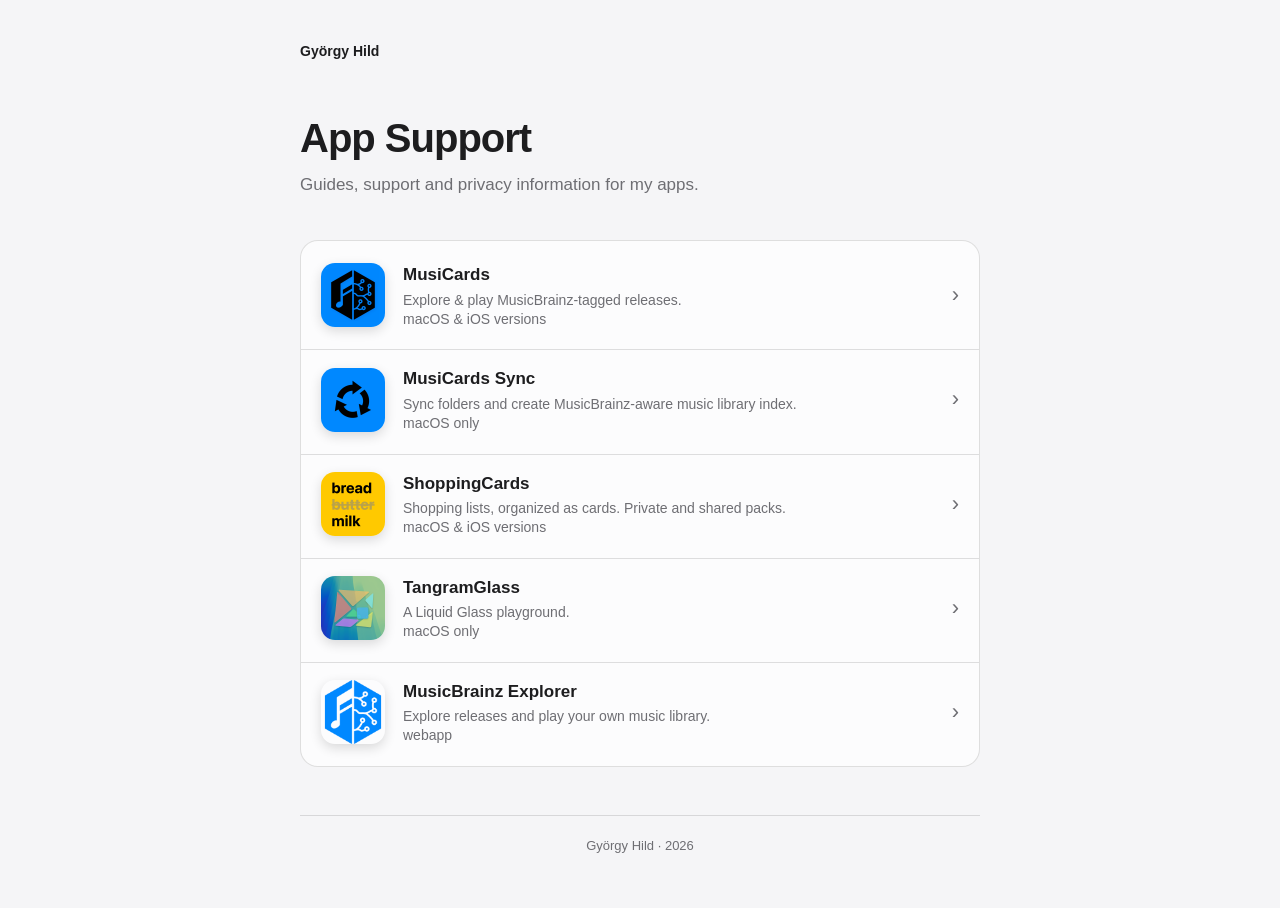
==== index.html @ 8cb7abc5 "Update index.html" ====
<!DOCTYPE html>
<html lang="en">
<head>
  <meta charset="UTF-8">
  <meta name="viewport" content="width=device-width, initial-scale=1.0">
  <meta name="description" content="Support, guides and privacy information for apps by György Hild.">
  <title>App Support · György Hild</title>
  <link rel="stylesheet" href="assets/css/style.css">
</head>
<body>
  <main class="container">
    <div class="topbar"><span class="site-name">György Hild</span></div>

    <header class="directory-hero">
      <h1>App Support</h1>
      <p>Guides, support and privacy information for my apps.</p>
    </header>

    <ul class="app-list" aria-label="Applications">
      <li>
        <a href="musicards/">
          <img class="list-icon" src="assets/images/musicards.png" alt="">
          <span class="app-copy"><strong>MusiCards</strong><span>Explore & play MusicBrainz-tagged releases.</span><span>macOS & iOS versions</span></span>
          <span class="chevron" aria-hidden="true">›</span>
        </a>
      </li>
      <li>
        <a href="musicards-sync/">
          <img class="list-icon" src="assets/images/musicards-sync.png" alt="">
          <span class="app-copy"><strong>MusiCards Sync</strong><span>Sync folders and create MusicBrainz-aware music library index.</span><span>macOS only</span></span>
          <span class="chevron" aria-hidden="true">›</span>
        </a>
      </li>
      <li>
        <a href="shoppingcards/">
          <img class="list-icon" src="assets/images/shoppingcards.png" alt="">
          <span class="app-copy"><strong>ShoppingCards</strong><span>Shopping lists, organized as cards. Private and shared packs.</span><span>macOS & iOS versions</span></span>
          <span class="chevron" aria-hidden="true">›</span>
        </a>
      </li>
      <li>
        <a href="tangramglass/">
          <img class="list-icon" src="assets/images/tangramglass.png" alt="">
          <span class="app-copy"><strong>TangramGlass</strong><span>A Liquid Glass playground.</span><span>macOS only</span></span>
          <span class="chevron" aria-hidden="true">›</span>
        </a>
      </li>
      <li>
        <a href="musicbrainz-explorer/">
          <img class="list-icon" src="assets/images/musicbrainz-explorer.png" alt="">
          <span class="app-copy"><strong>MusicBrainz Explorer</strong><span>Explore releases and play your own music library.</span><span>webapp</span></span>
          <span class="chevron" aria-hidden="true">›</span>
        </a>
      </li>
    </ul>

    <div class="footer">György Hild · 2026</div>
  </main>
</body>
</html>
---- assets/css/style.css ----
:root {
  color-scheme: light dark;
  --background: #f5f5f7;
  --text: #1d1d1f;
  --secondary: #6e6e73;
  --line: rgba(0, 0, 0, 0.12);
  --link: #0066cc;
  --surface: rgba(255, 255, 255, 0.72);
}

* { box-sizing: border-box; }

html { -webkit-text-size-adjust: 100%; }

body {
  margin: 0;
  background: var(--background);
  color: var(--text);
  font-family: -apple-system, BlinkMacSystemFont, "SF Pro Text", "Segoe UI", sans-serif;
  font-size: 16px;
  line-height: 1.55;
}

a {
  color: var(--link);
  text-decoration: none;
}

a:hover { text-decoration: underline; }

.container {
  width: min(calc(100% - 44px), 680px);
  margin: 0 auto;
  padding: 36px 0 52px;
}

.topbar {
  display: flex;
  align-items: center;
  justify-content: space-between;
  gap: 24px;
  min-height: 32px;
  margin-bottom: 48px;
  font-size: 14px;
}

.site-name {
  color: var(--text);
  font-weight: 600;
}

.hero {
  margin-bottom: 44px;
  text-align: center;
}

.app-icon {
  display: block;
  width: 128px;
  height: 128px;
  margin: 0 auto 28px;
  border-radius: 28px;
  box-shadow: 0 12px 32px rgba(0, 0, 0, 0.18);
  object-fit: cover;
}

h1 {
  margin: 0 0 10px;
  font-size: 36px;
  line-height: 1.1;
  letter-spacing: -0.025em;
}

.subtitle {
  margin: 0;
  color: var(--secondary);
  font-size: 15px;
}

h2 {
  margin: 34px 0 8px;
  font-size: 20px;
  line-height: 1.25;
  letter-spacing: -0.01em;
}

h3 {
  margin: 24px 0 6px;
  font-size: 17px;
  line-height: 1.3;
}

p { margin: 8px 0; }

ul,
ol {
  margin: 8px 0;
  padding-left: 21px;
}

li { margin: 5px 0; }

.support-link { margin-top: 10px; }

.footer {
  margin-top: 48px;
  padding-top: 20px;
  border-top: 1px solid var(--line);
  color: var(--secondary);
  font-size: 13px;
  text-align: center;
}

.directory-hero {
  margin: 40px 0 42px;
}

.directory-hero h1 {
  margin-bottom: 12px;
  font-size: 40px;
}

.directory-hero p {
  max-width: 560px;
  margin: 0;
  color: var(--secondary);
  font-size: 17px;
}

.app-list {
  margin: 0;
  padding: 0;
  overflow: hidden;
  border: 1px solid var(--line);
  border-radius: 18px;
  background: var(--surface);
  list-style: none;
}

.app-list li + li { border-top: 1px solid var(--line); }

.app-list a {
  display: grid;
  grid-template-columns: 64px 1fr auto;
  gap: 18px;
  align-items: center;
  min-height: 96px;
  padding: 16px 20px;
  color: var(--text);
}

.app-list a:hover {
  background: rgba(0, 0, 0, 0.035);
  text-decoration: none;
}

.list-icon {
  width: 64px;
  height: 64px;
  margin: 0;
  border-radius: 14px;
  box-shadow: 0 4px 12px rgba(0, 0, 0, 0.14);
}

.app-copy strong {
  display: block;
  margin-bottom: 2px;
  font-size: 17px;
}

.app-copy span {
  display: block;
  color: var(--secondary);
  font-size: 14px;
  line-height: 1.35;
}

.chevron {
  color: var(--secondary);
  font-size: 22px;
}

code {
  padding: 0.1em 0.3em;
  border-radius: 5px;
  background: rgba(127, 127, 127, 0.14);
  font-family: ui-monospace, "SFMono-Regular", Menlo, monospace;
  font-size: 0.9em;
}

@media (prefers-color-scheme: dark) {
  :root {
    --background: #111113;
    --text: #f5f5f7;
    --secondary: #98989d;
    --line: rgba(255, 255, 255, 0.14);
    --link: #2997ff;
    --surface: rgba(255, 255, 255, 0.055);
  }

  .app-list a:hover { background: rgba(255, 255, 255, 0.05); }
}

@media (max-width: 520px) {
  .container { width: min(calc(100% - 36px), 680px); padding-top: 24px; }
  .topbar { margin-bottom: 38px; }
  .directory-hero { margin-top: 28px; }
  .directory-hero h1 { font-size: 36px; }
  .app-list a { grid-template-columns: 54px 1fr auto; gap: 14px; padding: 14px; }
  .list-icon { width: 54px; height: 54px; border-radius: 12px; }
}
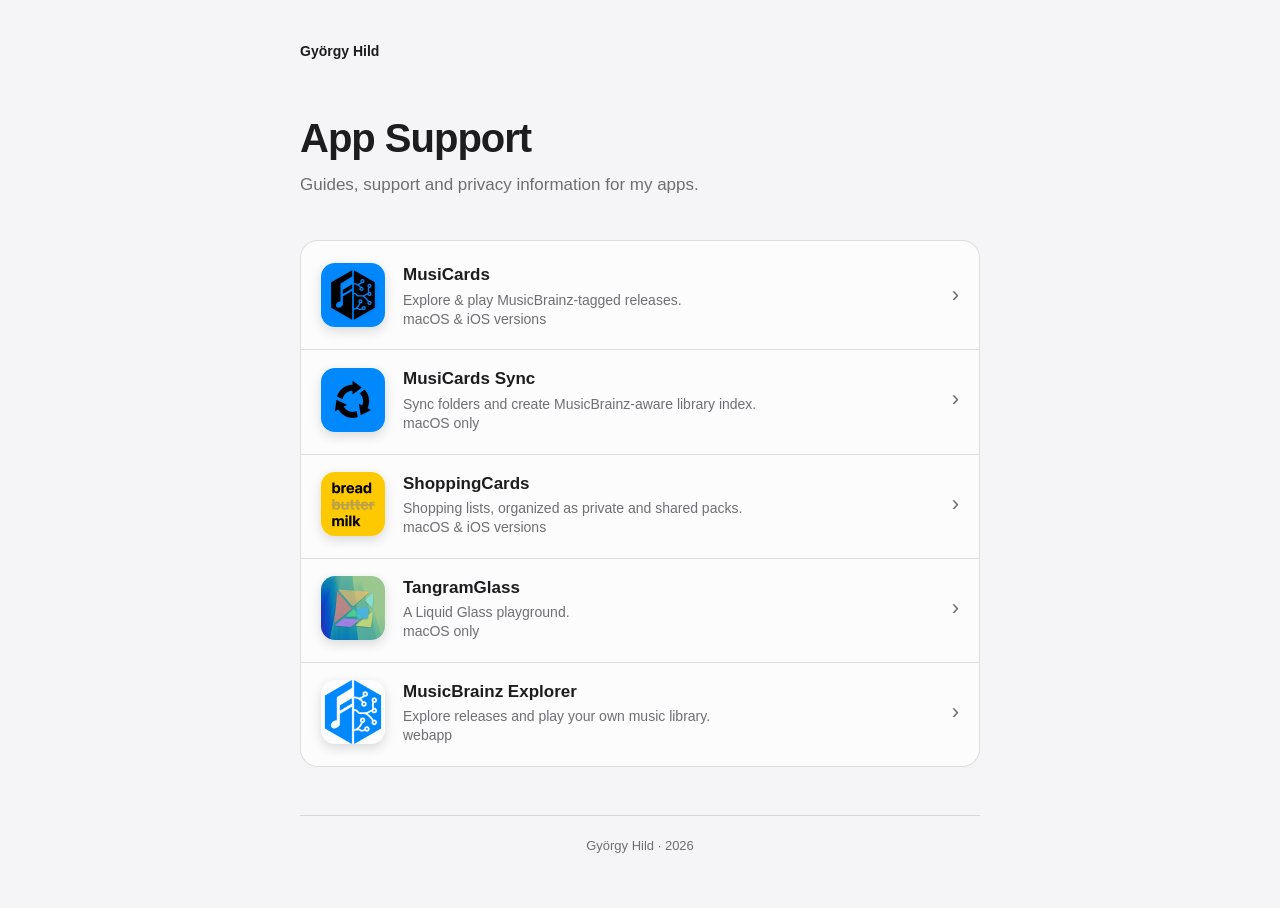
==== commit ce3c0387: "Update index.html" ====
--- a/index.html
+++ b/index.html
@@ -27,14 +27,14 @@
       <li>
         <a href="musicards-sync/">
           <img class="list-icon" src="assets/images/musicards-sync.png" alt="">
-          <span class="app-copy"><strong>MusiCards Sync</strong><span>Sync folders and create MusicBrainz-aware music library index.</span><span>macOS only</span></span>
+          <span class="app-copy"><strong>MusiCards Sync</strong><span>Sync folders and create MusicBrainz-aware library index.</span><span>macOS only</span></span>
           <span class="chevron" aria-hidden="true">›</span>
         </a>
       </li>
       <li>
         <a href="shoppingcards/">
           <img class="list-icon" src="assets/images/shoppingcards.png" alt="">
-          <span class="app-copy"><strong>ShoppingCards</strong><span>Shopping lists, organized as cards. Private and shared packs.</span><span>macOS & iOS versions</span></span>
+          <span class="app-copy"><strong>ShoppingCards</strong><span>Shopping lists, organized as private and shared packs.</span><span>macOS & iOS versions</span></span>
           <span class="chevron" aria-hidden="true">›</span>
         </a>
       </li>
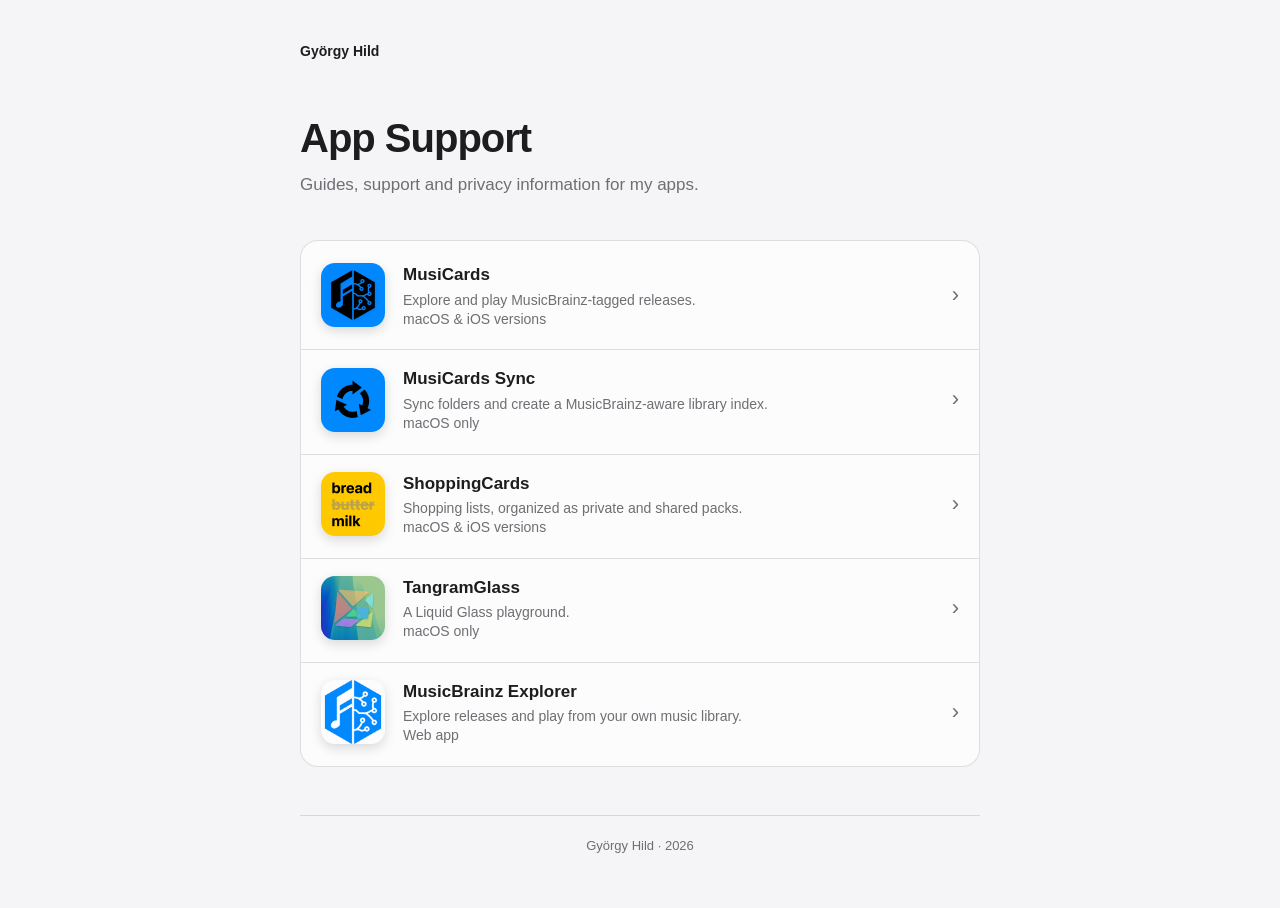
==== commit 613970d4: "Update index.html" ====
--- a/index.html
+++ b/index.html
@@ -20,14 +20,14 @@
       <li>
         <a href="musicards/">
           <img class="list-icon" src="assets/images/musicards.png" alt="">
-          <span class="app-copy"><strong>MusiCards</strong><span>Explore & play MusicBrainz-tagged releases.</span><span>macOS & iOS versions</span></span>
+          <span class="app-copy"><strong>MusiCards</strong><span>Explore and play MusicBrainz-tagged releases.</span><span>macOS & iOS versions</span></span>
           <span class="chevron" aria-hidden="true">›</span>
         </a>
       </li>
       <li>
         <a href="musicards-sync/">
           <img class="list-icon" src="assets/images/musicards-sync.png" alt="">
-          <span class="app-copy"><strong>MusiCards Sync</strong><span>Sync folders and create MusicBrainz-aware library index.</span><span>macOS only</span></span>
+          <span class="app-copy"><strong>MusiCards Sync</strong><span>Sync folders and create a MusicBrainz-aware library index.</span><span>macOS only</span></span>
           <span class="chevron" aria-hidden="true">›</span>
         </a>
       </li>
@@ -48,7 +48,7 @@
       <li>
         <a href="musicbrainz-explorer/">
           <img class="list-icon" src="assets/images/musicbrainz-explorer.png" alt="">
-          <span class="app-copy"><strong>MusicBrainz Explorer</strong><span>Explore releases and play your own music library.</span><span>webapp</span></span>
+          <span class="app-copy"><strong>MusicBrainz Explorer</strong><span>Explore releases and play from your own music library.</span><span>Web app</span></span>
           <span class="chevron" aria-hidden="true">›</span>
         </a>
       </li>
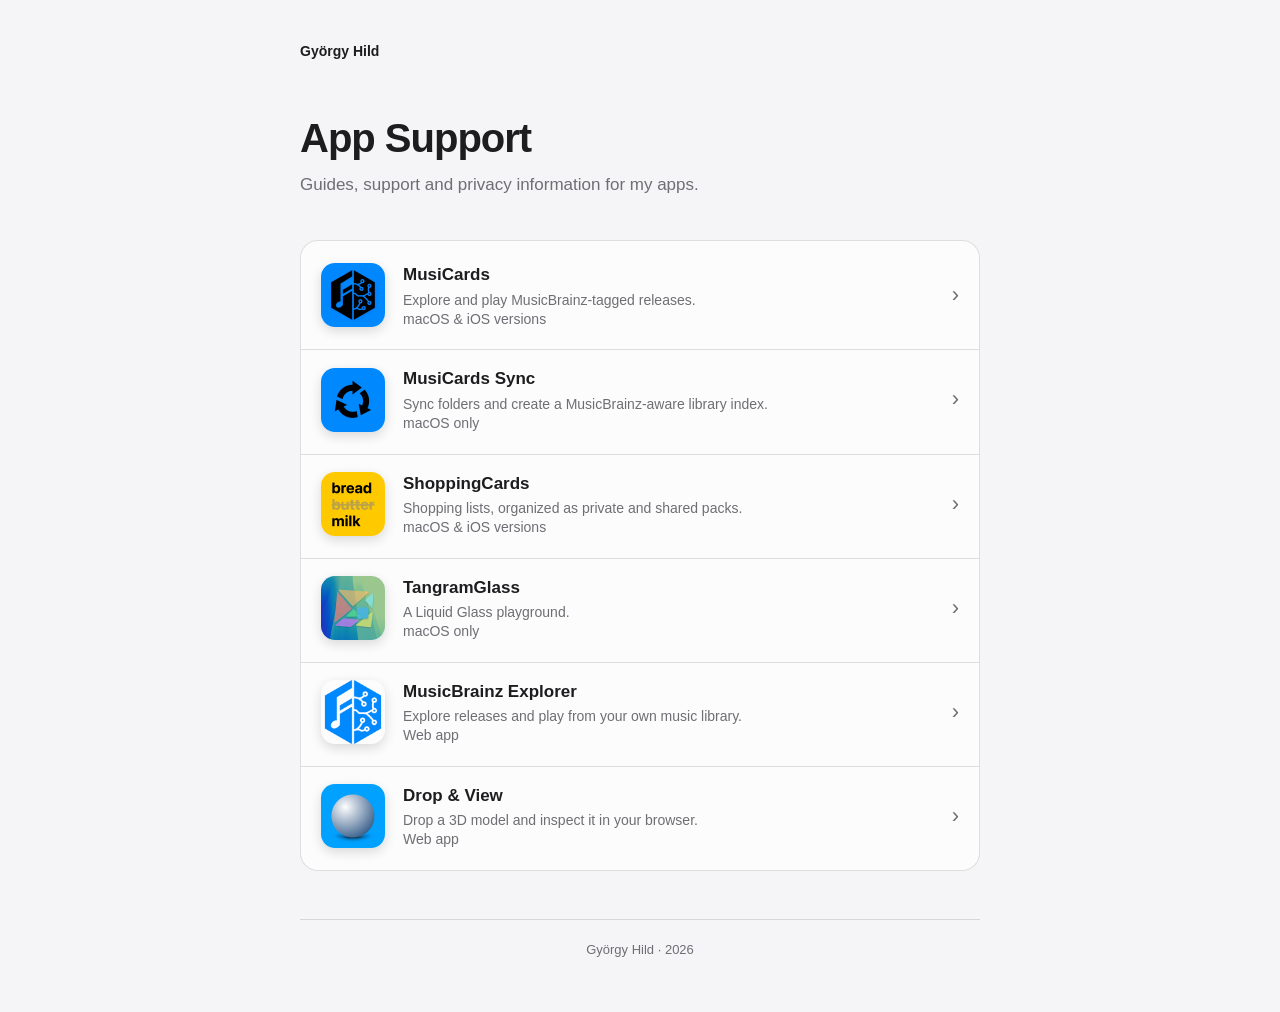
==== commit 85dbcf76: "added drop&view site" ====
--- a/index.html
+++ b/index.html
@@ -52,6 +52,13 @@
           <span class="chevron" aria-hidden="true">›</span>
         </a>
       </li>
+      <li>
+        <a href="drop-view/">
+          <img class="list-icon" src="assets/images/drop-view.png" alt="">
+          <span class="app-copy"><strong>Drop &amp; View</strong><span>Drop a 3D model and inspect it in your browser.</span><span>Web app</span></span>
+          <span class="chevron" aria-hidden="true">›</span>
+        </a>
+      </li>
     </ul>
 
     <div class="footer">György Hild · 2026</div>
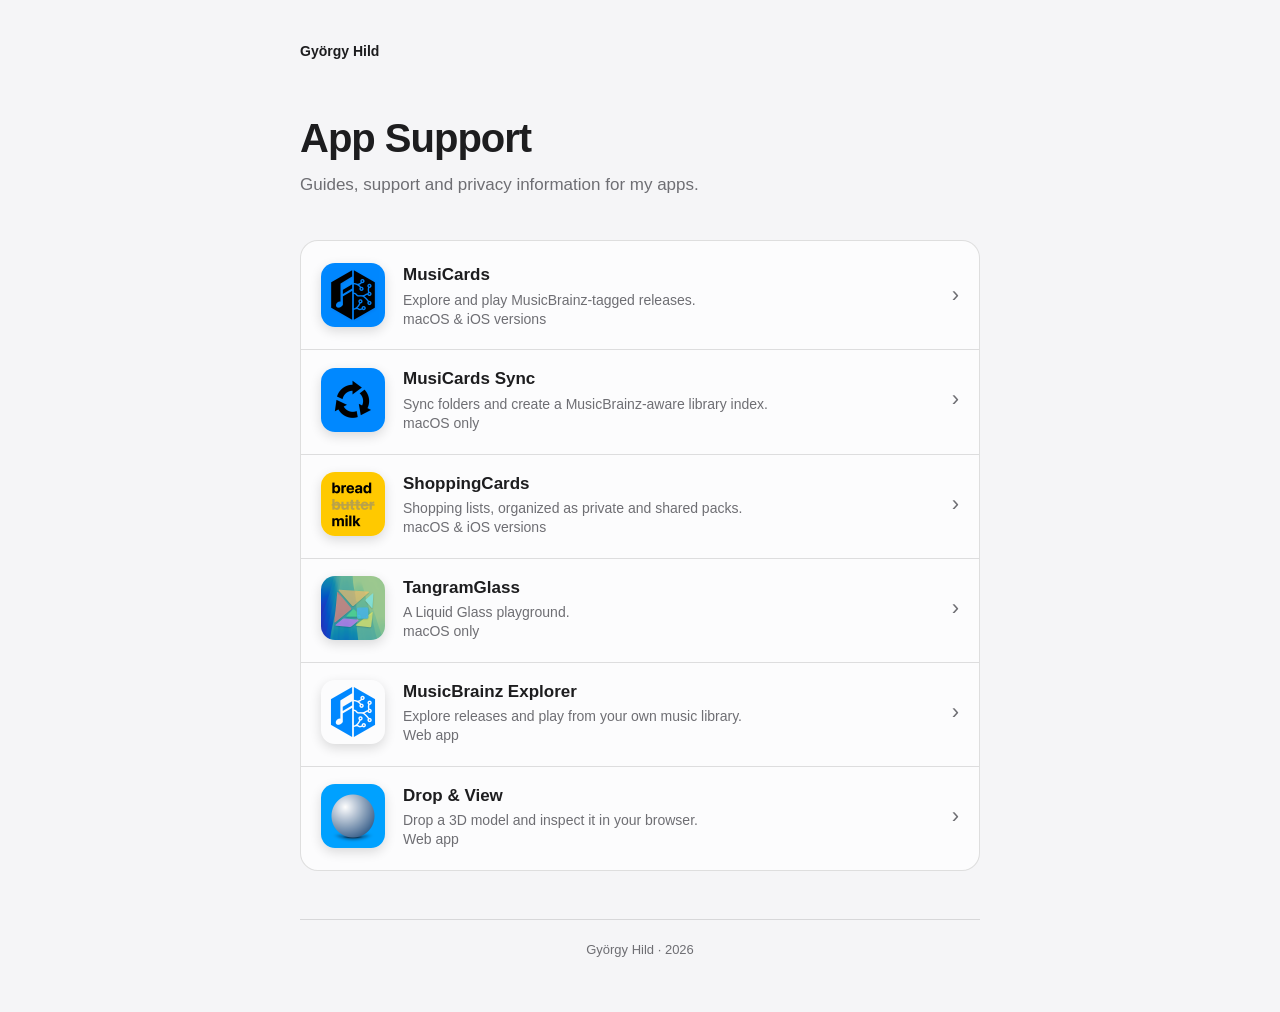
==== commit 128ef4c7: "icons" ====
--- a/index.html
+++ b/index.html
@@ -4,6 +4,8 @@
   <meta charset="UTF-8">
   <meta name="viewport" content="width=device-width, initial-scale=1.0">
   <meta name="description" content="Support, guides and privacy information for apps by György Hild.">
+  <link rel="icon" type="image/png" sizes="1024x1024" href="assets/images/app-support.png">
+  <link rel="apple-touch-icon" sizes="180x180" href="assets/images/app-support.png">
   <title>App Support · György Hild</title>
   <link rel="stylesheet" href="assets/css/style.css">
 </head>
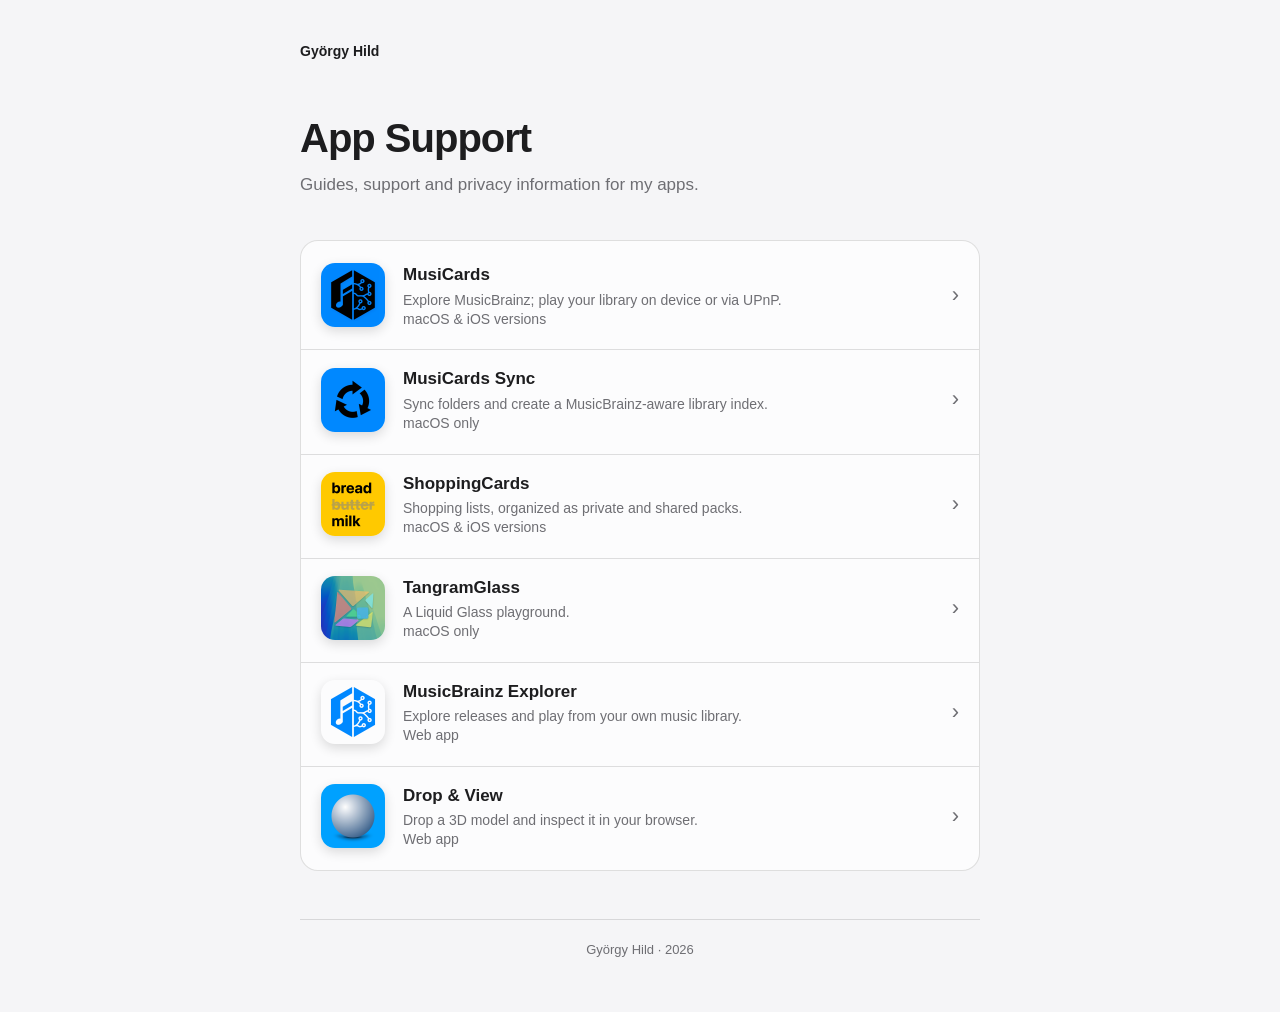
==== commit 4616346d: "mc 2.2" ====
--- a/index.html
+++ b/index.html
@@ -4,8 +4,9 @@
   <meta charset="UTF-8">
   <meta name="viewport" content="width=device-width, initial-scale=1.0">
   <meta name="description" content="Support, guides and privacy information for apps by György Hild.">
-  <link rel="icon" type="image/png" sizes="1024x1024" href="assets/images/app-support.png">
-  <link rel="apple-touch-icon" sizes="180x180" href="assets/images/app-support.png">
+  <link rel="icon" type="image/png" sizes="1024x1024" href="./assets/images/icon.png">
+  <link rel="apple-touch-icon" sizes="1024x1024" href="./assets/images/icon.png">
+  <link rel="manifest" href="./site.webmanifest">
   <title>App Support · György Hild</title>
   <link rel="stylesheet" href="assets/css/style.css">
 </head>
@@ -22,7 +23,7 @@
       <li>
         <a href="musicards/">
           <img class="list-icon" src="assets/images/musicards.png" alt="">
-          <span class="app-copy"><strong>MusiCards</strong><span>Explore and play MusicBrainz-tagged releases.</span><span>macOS & iOS versions</span></span>
+          <span class="app-copy"><strong>MusiCards</strong><span>Explore MusicBrainz; play your library on device or via UPnP.</span><span>macOS & iOS versions</span></span>
           <span class="chevron" aria-hidden="true">›</span>
         </a>
       </li>
--- a/assets/css/style.css
+++ b/assets/css/style.css
@@ -186,6 +186,18 @@
   background: rgba(127, 127, 127, 0.14);
   font-family: ui-monospace, "SFMono-Regular", Menlo, monospace;
   font-size: 0.9em;
+}
+
+pre {
+  overflow-x: auto;
+  padding: 16px;
+  border-radius: 5px;
+  background: rgba(127, 127, 127, 0.14);
+}
+
+pre code {
+  padding: 0;
+  background: none;
 }
 
 @media (prefers-color-scheme: dark) {
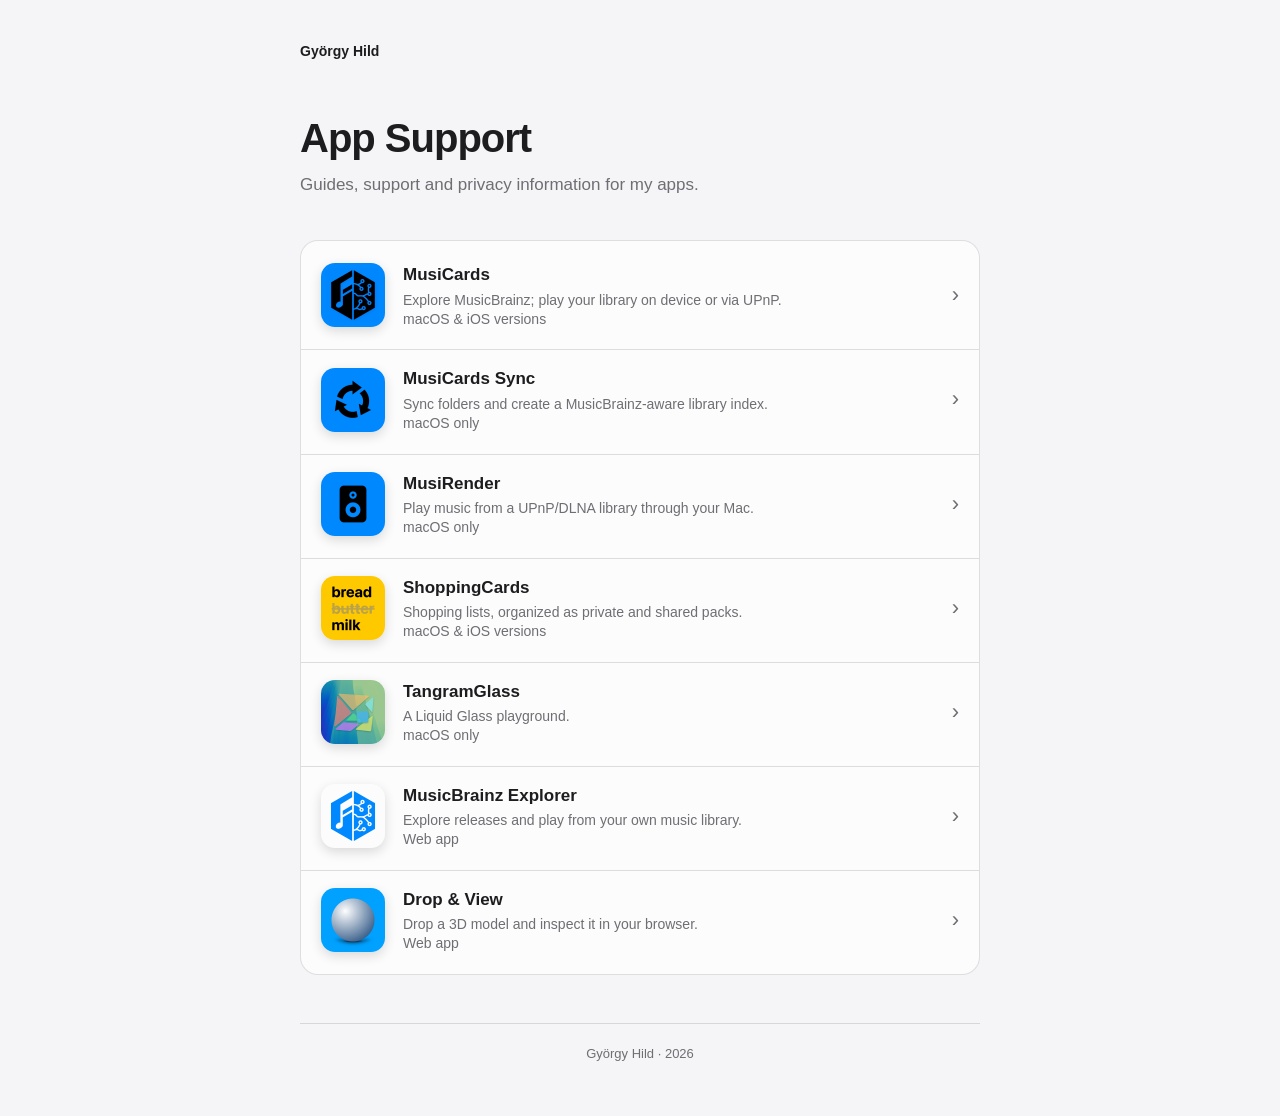
==== commit abf4d66f: "update" ====
--- a/index.html
+++ b/index.html
@@ -35,6 +35,13 @@
         </a>
       </li>
       <li>
+        <a href="musirender/">
+          <img class="list-icon" src="assets/images/musirender.png" alt="">
+          <span class="app-copy"><strong>MusiRender</strong><span>Play music from a UPnP/DLNA library through your Mac.</span><span>macOS only</span></span>
+          <span class="chevron" aria-hidden="true">›</span>
+        </a>
+      </li>
+      <li>
         <a href="shoppingcards/">
           <img class="list-icon" src="assets/images/shoppingcards.png" alt="">
           <span class="app-copy"><strong>ShoppingCards</strong><span>Shopping lists, organized as private and shared packs.</span><span>macOS & iOS versions</span></span>
